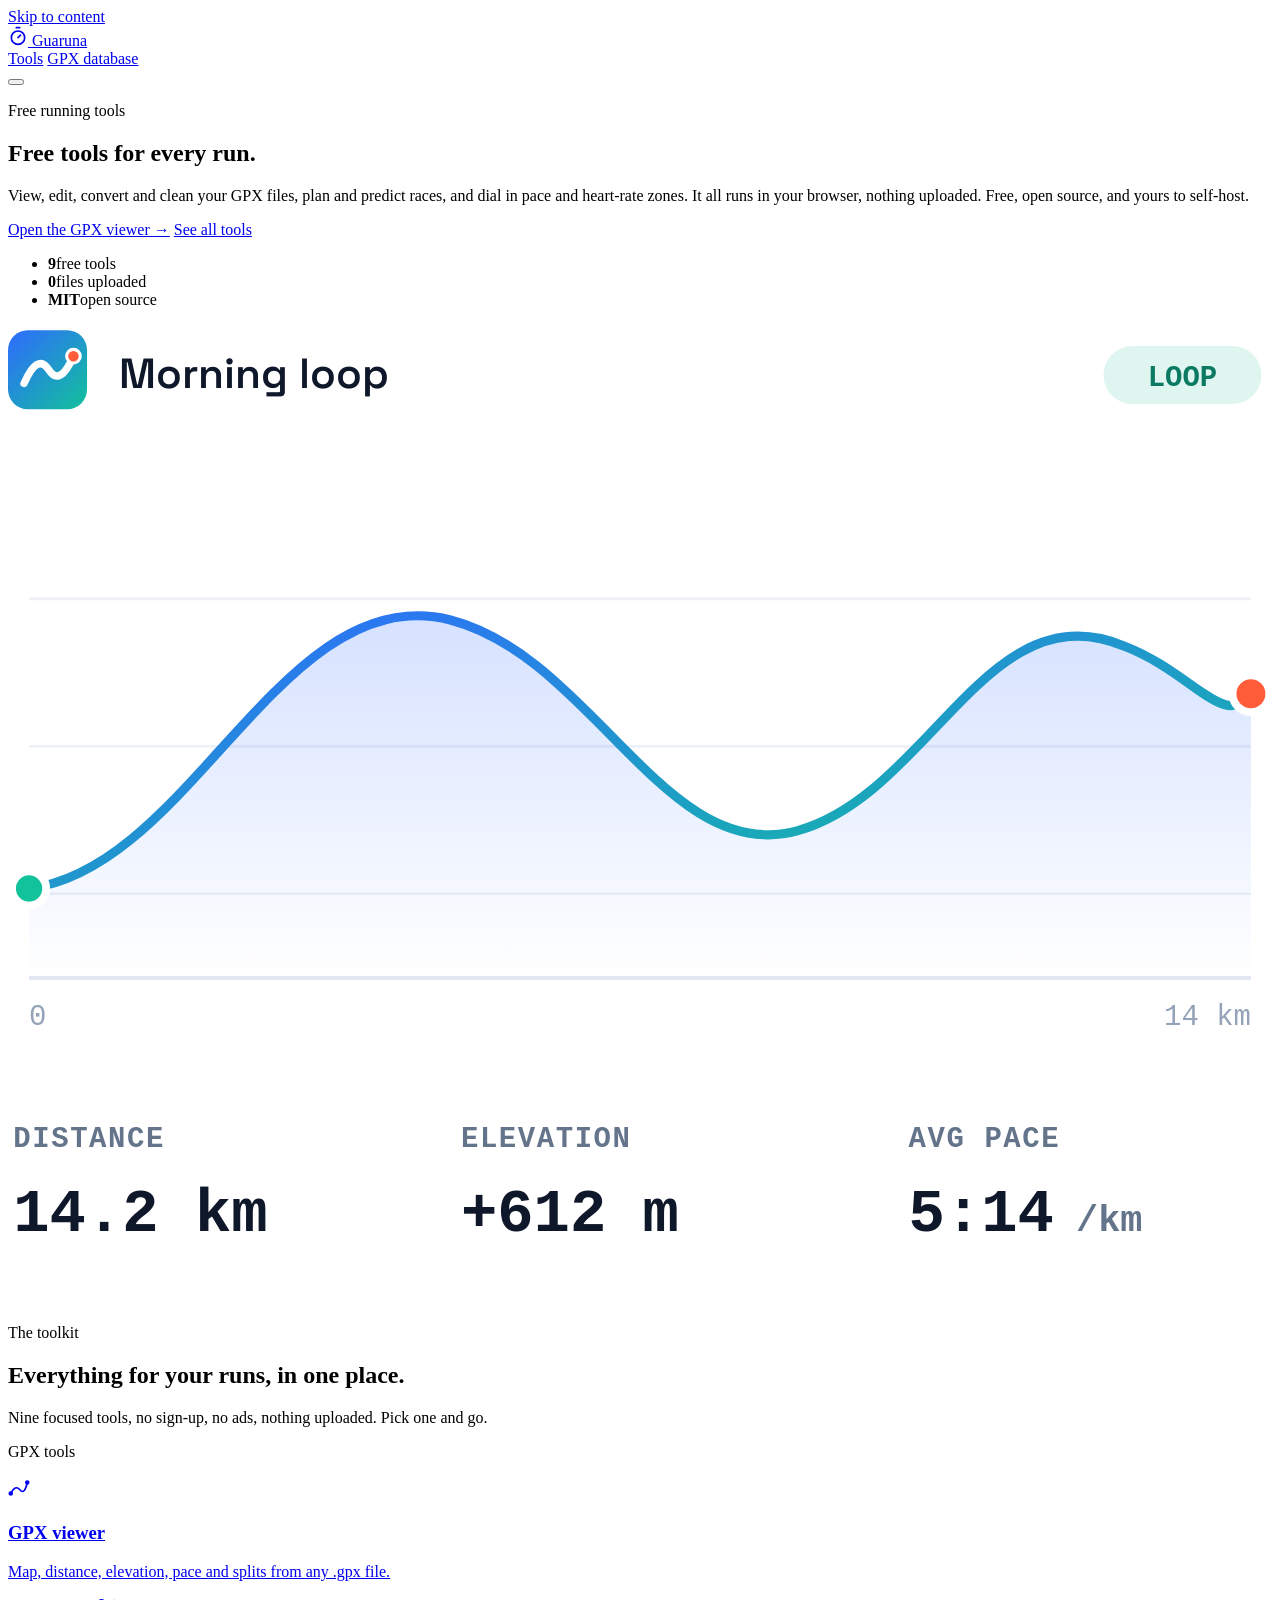
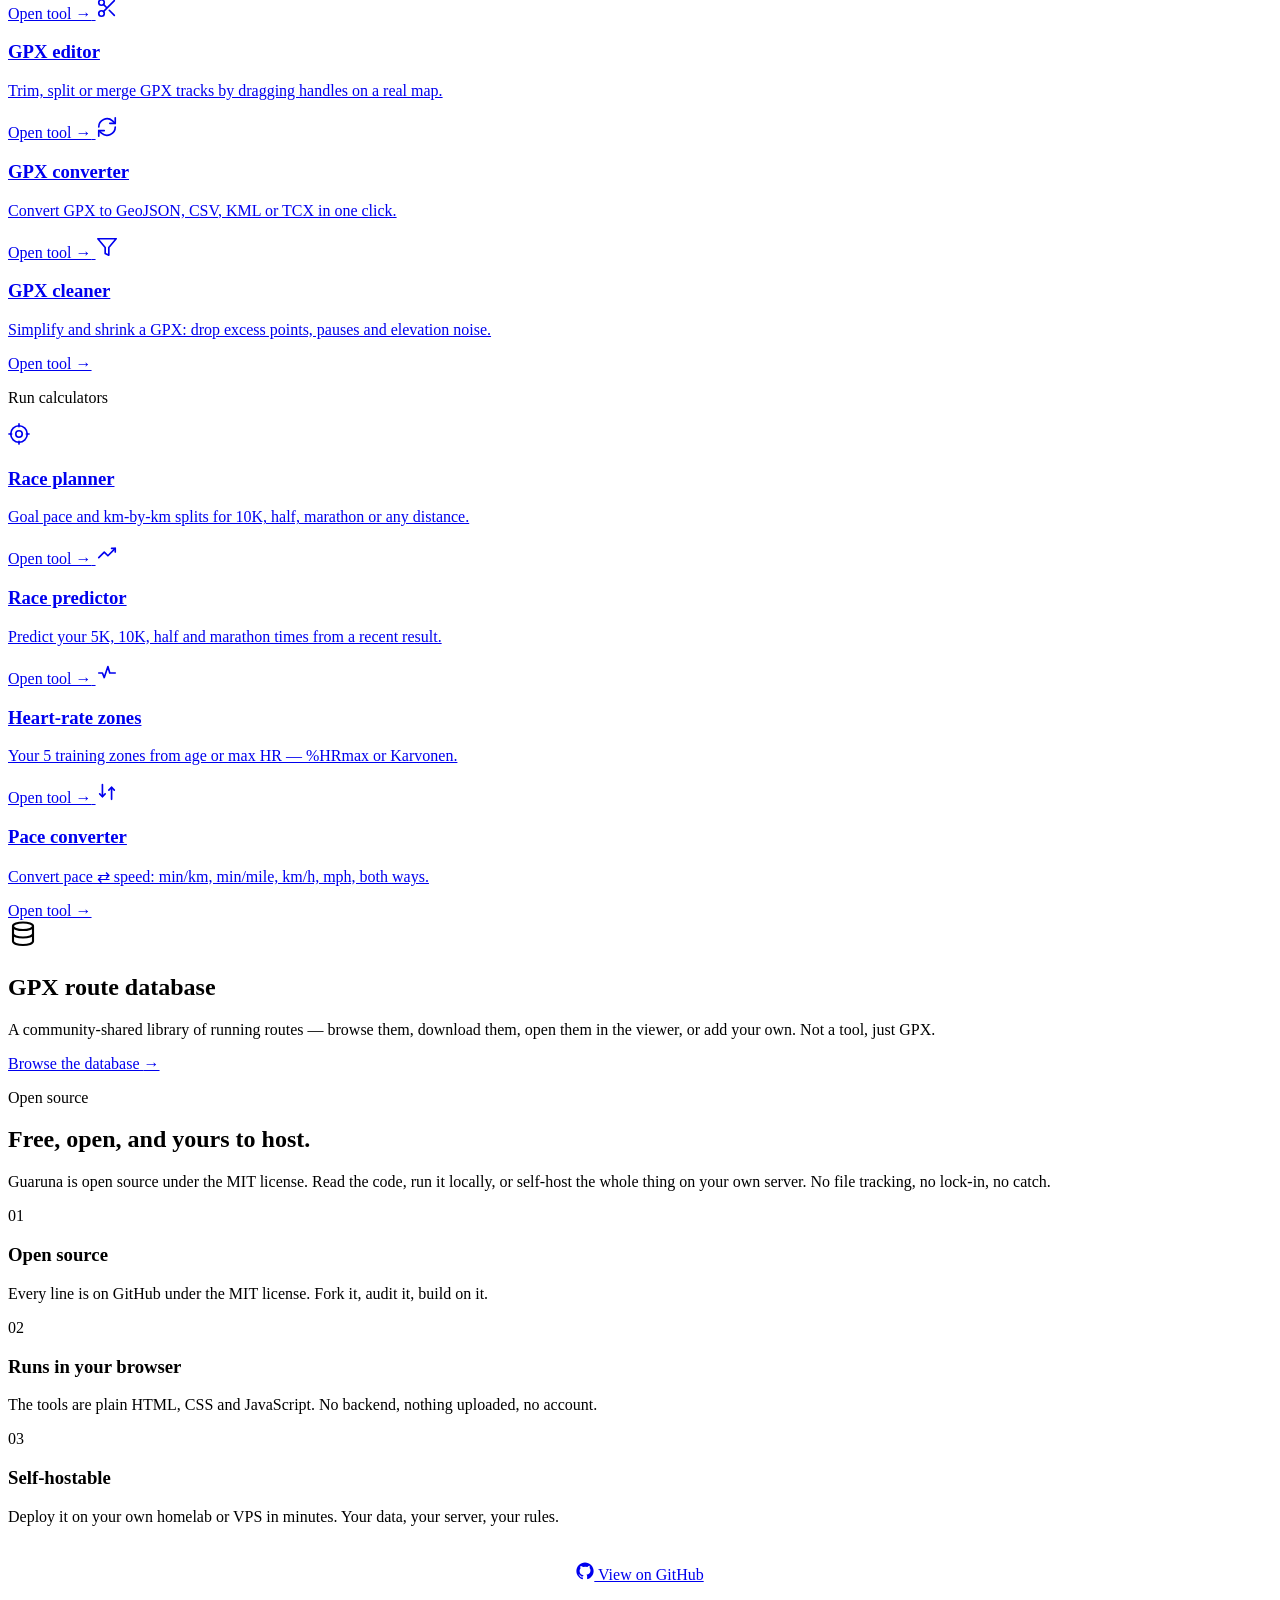
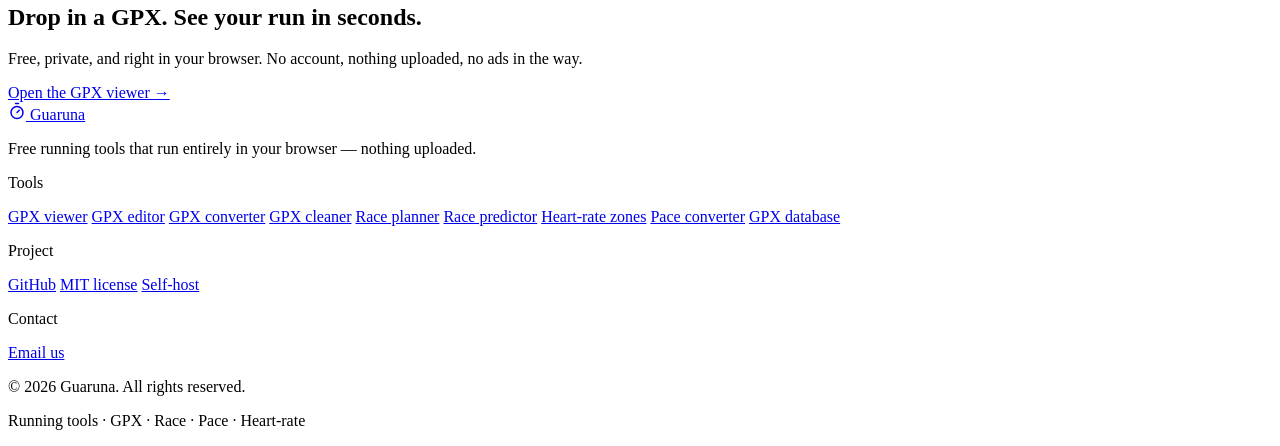
==== public/index.html @ b96df31a "first commit" ====
<!doctype html>
<html lang="en" dir="ltr">

<head>
  <meta charset="utf-8" />
  <meta name="viewport" content="width=device-width, initial-scale=1, viewport-fit=cover" />
  <meta name="theme-color" content="#2F6BFF" />

  <title>Guaruna — Free, Open-Source Running Tools: GPX Viewer, Editor &amp; Converter</title>
  <meta name="description"
    content="Free, open-source running tools that run entirely in your browser: view, edit, convert and clean GPX files, plan and predict races, and work out pace and heart-rate zones. No login, nothing uploaded, and self-hostable." />

  <link rel="canonical" href="https://guaruna.com/" />
  <meta name="robots" content="index, follow, max-image-preview:large, max-snippet:-1" />
  <meta name="author" content="Guaruna" />

  <meta property="og:type" content="website" />
  <meta property="og:site_name" content="Guaruna" />
  <meta property="og:title" content="Guaruna — Free Running Tools" />
  <meta property="og:description"
    content="View, edit, convert and clean GPX files, plan and predict races, and dial in pace and heart-rate zones. Free, open source, nothing uploaded, self-hostable." />
  <meta property="og:url" content="https://guaruna.com/" />
  <meta property="og:locale" content="en" />
  <meta property="og:image" content="https://guaruna.com/og-image.svg" />
  <meta property="og:image:width" content="1200" />
  <meta property="og:image:height" content="630" />
  <meta property="og:image:alt" content="Guaruna running tools" />

  <meta name="twitter:card" content="summary_large_image" />
  <meta name="twitter:title" content="Guaruna — Free Running Tools" />
  <meta name="twitter:description"
    content="GPX viewer, editor, converter, race calculators and more for runners. Free, in your browser." />
  <meta name="twitter:image" content="https://guaruna.com/og-image.svg" />

  <link rel="icon" href="/favicon.svg" type="image/svg+xml" />
  <link rel="manifest" href="/site.webmanifest" />

  <link rel="preconnect" href="https://fonts.googleapis.com" />
  <link rel="preconnect" href="https://fonts.gstatic.com" crossorigin />
  <link rel="stylesheet"
    href="https://fonts.googleapis.com/css2?family=Inter:wght@400;500;600;700&family=Space+Grotesk:wght@500;600;700&display=swap" />

  <link rel="stylesheet" href="/styles.css" />

  <script type="application/ld+json">
{
  "@context": "https://schema.org",
  "@type": "WebSite",
  "name": "Guaruna",
  "url": "https://guaruna.com/",
  "description": "Free running tools that run in your browser.",
  "inLanguage": "en"
}
</script>
  <script type="application/ld+json">
{"@context":"https://schema.org","@type":"Organization","name":"Guaruna","url":"https://guaruna.com/","logo":"https://guaruna.com/favicon.svg","description":"Free running tools that run entirely in your browser."}
</script>
  <script type="application/ld+json">
{"@context":"https://schema.org","@type":"ItemList","name":"Guaruna running tools","itemListElement":[{"@type":"ListItem","position":1,"name":"GPX viewer","url":"https://guaruna.com/gpx-analyzer"},{"@type":"ListItem","position":2,"name":"GPX editor","url":"https://guaruna.com/gpx-editor"},{"@type":"ListItem","position":3,"name":"GPX converter","url":"https://guaruna.com/gpx-converter"},{"@type":"ListItem","position":4,"name":"GPX cleaner","url":"https://guaruna.com/gpx-cleaner"},{"@type":"ListItem","position":5,"name":"Race planner","url":"https://guaruna.com/race-planner"},{"@type":"ListItem","position":6,"name":"Race predictor","url":"https://guaruna.com/race-predictor"},{"@type":"ListItem","position":7,"name":"Heart-rate zones","url":"https://guaruna.com/heart-rate-zones"},{"@type":"ListItem","position":8,"name":"Pace converter","url":"https://guaruna.com/pace-converter"}]}
</script>
</head>

<body>

  <a class="skip-link" href="#main">Skip to content</a>

  <header class="site-header" id="site-header">
    <div class="container nav">
      <a class="brand" href="/" aria-label="Guaruna home">
        <span class="brand-mark" aria-hidden="true">
          <svg viewBox="0 0 24 24" width="20" height="20" fill="none" stroke="currentColor" stroke-width="2"
            stroke-linecap="round" stroke-linejoin="round">
            <path d="M10 2h4" />
            <path d="M12 14l3-3" />
            <circle cx="12" cy="14" r="8" />
          </svg>
        </span>
        <span class="brand-name">Guaruna</span>
      </a>
      <nav class="primary-nav" aria-label="Primary">
        <a href="/#tools">Tools</a>
        <a href="/gpx-database">GPX database</a>
      </nav>
      <button class="nav-toggle" aria-expanded="false" aria-controls="primary-nav" aria-label="Open menu">
        <span></span><span></span><span></span>
      </button>
    </div>
  </header>

  <main id="main">

    <!-- ===================== HERO ===================== -->
    <section class="hero">
      <div class="container hero-grid">
        <div class="hero-copy">
          <p class="eyebrow"><span class="dot"></span> Free running tools</p>
          <h1>Free tools for <span class="hl">every run.</span></h1>
          <p class="lede">
            View, edit, convert and clean your GPX files, plan and predict races,
            and dial in pace and heart-rate zones. It all runs in your browser,
            nothing uploaded. Free, open source, and yours to self-host.
          </p>
          <div class="hero-cta">
            <a href="/gpx-analyzer" class="btn btn-primary">Open the GPX viewer <span class="btn-arrow"
                aria-hidden="true">&rarr;</span></a>
            <a href="#tools" class="btn btn-ghost">See all tools</a>
          </div>
          <ul class="hero-meta">
            <li><strong>9</strong><span>free tools</span></li>
            <li><strong>0</strong><span>files uploaded</span></li>
            <li><strong>MIT</strong><span>open source</span></li>
          </ul>
        </div>

        <div class="hero-visual">
          <svg class="hero-illustration" viewBox="0 0 480 372" role="img"
            aria-label="A run with its elevation profile and key stats">
            <defs>
              <linearGradient id="routeG" x1="0" y1="0" x2="1" y2="1">
                <stop offset="0" stop-color="#2F6BFF" />
                <stop offset="1" stop-color="#11C29B" />
              </linearGradient>
              <linearGradient id="eleFill" x1="0" y1="0" x2="0" y2="1">
                <stop offset="0" stop-color="#2F6BFF" stop-opacity="0.20" />
                <stop offset="1" stop-color="#2F6BFF" stop-opacity="0" />
              </linearGradient>
            </defs>

            <!-- header: mark + route name + badge -->
            <g transform="translate(0,2) scale(0.469)">
              <rect width="64" height="64" rx="16" fill="url(#routeG)" />
              <path d="M13 43 Q 24 18 33 32 T 53 21" fill="none" stroke="#fff" stroke-width="6" stroke-linecap="round"
                stroke-linejoin="round" />
              <circle cx="53" cy="21" r="5.5" fill="#FF5C39" stroke="#fff" stroke-width="2.5" />
            </g>
            <text x="42" y="24" font-family="'Space Grotesk',sans-serif" font-size="16" font-weight="600"
              fill="#0F172A">Morning loop</text>
            <rect x="416" y="8" width="60" height="22" rx="11" fill="#DFF6F0" />
            <text x="446" y="23" text-anchor="middle" font-family="ui-monospace,monospace" font-size="11"
              font-weight="700" fill="#0B7A62">LOOP</text>

            <!-- elevation profile -->
            <g stroke="#EDF1F7" stroke-width="1">
              <line x1="8" y1="104" x2="472" y2="104" />
              <line x1="8" y1="160" x2="472" y2="160" />
              <line x1="8" y1="216" x2="472" y2="216" />
            </g>
            <path
              d="M8 214 C 70 206, 104 96, 168 112 C 222 126, 250 206, 300 192 C 350 178, 372 100, 424 122 C 450 132, 462 154, 472 140 L472 248 L8 248 Z"
              fill="url(#eleFill)" />
            <path
              d="M8 214 C 70 206, 104 96, 168 112 C 222 126, 250 206, 300 192 C 350 178, 372 100, 424 122 C 450 132, 462 154, 472 140"
              fill="none" stroke="url(#routeG)" stroke-width="3.5" stroke-linecap="round" stroke-linejoin="round" />
            <circle cx="8" cy="214" r="6.5" fill="#11C29B" stroke="#fff" stroke-width="3" />
            <circle cx="472" cy="140" r="7" fill="#FF5C39" stroke="#fff" stroke-width="3" />
            <line x1="8" y1="248" x2="472" y2="248" stroke="#E2E8F0" stroke-width="1.5" />
            <text x="8" y="266" font-family="ui-monospace,monospace" font-size="11" fill="#94A3B8">0</text>
            <text x="472" y="266" text-anchor="end" font-family="ui-monospace,monospace" font-size="11"
              fill="#94A3B8">14 km</text>

            <!-- stat strip -->
            <g font-family="ui-monospace,monospace">
              <text x="2" y="312" font-size="11" font-weight="600" fill="#64748B" letter-spacing="0.6">DISTANCE</text>
              <text x="2" y="344" font-size="23" font-weight="600" fill="#0F172A">14.2 km</text>
              <text x="172" y="312" font-size="11" font-weight="600" fill="#64748B"
                letter-spacing="0.6">ELEVATION</text>
              <text x="172" y="344" font-size="23" font-weight="600" fill="#0F172A">+612 m</text>
              <text x="342" y="312" font-size="11" font-weight="600" fill="#64748B" letter-spacing="0.6">AVG PACE</text>
              <text x="342" y="344" font-size="23" font-weight="600" fill="#0F172A">5:14<tspan font-size="14"
                  fill="#64748B"> /km</tspan></text>
            </g>
          </svg>
        </div>
      </div>
    </section>

    <!-- ===================== TOOLS ===================== -->
    <section id="tools" class="section">
      <div class="container">
        <header class="section-head center">
          <p class="eyebrow"><span class="dot"></span> The toolkit</p>
          <h2>Everything for your runs, in one place.</h2>
          <p class="section-lede">Nine focused tools, no sign-up, no ads, nothing uploaded. Pick one and go.</p>
        </header>

        <p class="group-label">GPX tools</p>
        <div class="cards four">
          <a class="card tool-card" href="/gpx-analyzer">
            <span class="card-icon icon-teal" aria-hidden="true">
              <svg viewBox="0 0 24 24" width="22" height="22" fill="none" stroke="currentColor" stroke-width="1.8"
                stroke-linecap="round" stroke-linejoin="round">
                <path d="M3 18 Q 8 8 13 14 T 21 6" />
                <circle cx="3" cy="18" r="1.6" fill="currentColor" />
                <circle cx="21" cy="6" r="1.6" fill="currentColor" />
              </svg>
            </span>
            <h3>GPX viewer</h3>
            <p>Map, distance, elevation, pace and splits from any .gpx file.</p>
            <span class="tool-go">Open tool &rarr;</span>
          </a>

          <a class="card tool-card" href="/gpx-editor">
            <span class="card-icon icon-blue" aria-hidden="true">
              <svg viewBox="0 0 24 24" width="22" height="22" fill="none" stroke="currentColor" stroke-width="1.8"
                stroke-linecap="round" stroke-linejoin="round">
                <circle cx="6" cy="6" r="3" />
                <circle cx="6" cy="18" r="3" />
                <path d="M20 4 8.12 15.88M14.47 14.48 20 20M8.12 8.12 12 12" />
              </svg>
            </span>
            <h3>GPX editor</h3>
            <p>Trim, split or merge GPX tracks by dragging handles on a real map.</p>
            <span class="tool-go">Open tool &rarr;</span>
          </a>

          <a class="card tool-card" href="/gpx-converter">
            <span class="card-icon icon-gold" aria-hidden="true">
              <svg viewBox="0 0 24 24" width="22" height="22" fill="none" stroke="currentColor" stroke-width="1.8"
                stroke-linecap="round" stroke-linejoin="round">
                <path d="M21 2v6h-6" />
                <path d="M3 12a9 9 0 0 1 15-6.7L21 8" />
                <path d="M3 22v-6h6" />
                <path d="M21 12a9 9 0 0 1-15 6.7L3 16" />
              </svg>
            </span>
            <h3>GPX converter</h3>
            <p>Convert GPX to GeoJSON, CSV, KML or TCX in one click.</p>
            <span class="tool-go">Open tool &rarr;</span>
          </a>

          <a class="card tool-card" href="/gpx-cleaner">
            <span class="card-icon icon-orange" aria-hidden="true">
              <svg viewBox="0 0 24 24" width="22" height="22" fill="none" stroke="currentColor" stroke-width="1.8"
                stroke-linecap="round" stroke-linejoin="round">
                <path d="M22 3H2l8 9.46V19l4 2v-8.54L22 3z" />
              </svg>
            </span>
            <h3>GPX cleaner</h3>
            <p>Simplify and shrink a GPX: drop excess points, pauses and elevation noise.</p>
            <span class="tool-go">Open tool &rarr;</span>
          </a>
        </div>

        <p class="group-label">Run calculators</p>
        <div class="cards four">
          <a class="card tool-card" href="/race-planner">
            <span class="card-icon icon-gold" aria-hidden="true">
              <svg viewBox="0 0 24 24" width="22" height="22" fill="none" stroke="currentColor" stroke-width="1.8"
                stroke-linecap="round" stroke-linejoin="round">
                <circle cx="12" cy="12" r="9" />
                <circle cx="12" cy="12" r="3.5" />
                <path d="M12 1v3M12 20v3M1 12h3M20 12h3" />
              </svg>
            </span>
            <h3>Race planner</h3>
            <p>Goal pace and km-by-km splits for 10K, half, marathon or any distance.</p>
            <span class="tool-go">Open tool &rarr;</span>
          </a>

          <a class="card tool-card" href="/race-predictor">
            <span class="card-icon icon-teal" aria-hidden="true">
              <svg viewBox="0 0 24 24" width="22" height="22" fill="none" stroke="currentColor" stroke-width="1.8"
                stroke-linecap="round" stroke-linejoin="round">
                <path d="M3 17l6-6 4 4 8-8" />
                <path d="M17 7h4v4" />
              </svg>
            </span>
            <h3>Race predictor</h3>
            <p>Predict your 5K, 10K, half and marathon times from a recent result.</p>
            <span class="tool-go">Open tool &rarr;</span>
          </a>

          <a class="card tool-card" href="/heart-rate-zones">
            <span class="card-icon icon-orange" aria-hidden="true">
              <svg viewBox="0 0 24 24" width="22" height="22" fill="none" stroke="currentColor" stroke-width="1.8"
                stroke-linecap="round" stroke-linejoin="round">
                <path d="M3 12h4l2 5 4-12 2 7h6" />
              </svg>
            </span>
            <h3>Heart-rate zones</h3>
            <p>Your 5 training zones from age or max HR — %HRmax or Karvonen.</p>
            <span class="tool-go">Open tool &rarr;</span>
          </a>

          <a class="card tool-card" href="/pace-converter">
            <span class="card-icon icon-blue" aria-hidden="true">
              <svg viewBox="0 0 24 24" width="22" height="22" fill="none" stroke="currentColor" stroke-width="1.8"
                stroke-linecap="round" stroke-linejoin="round">
                <path d="M7 4v13" />
                <path d="M4 14l3 3 3-3" />
                <path d="M17 20V7" />
                <path d="M20 10l-3-3-3 3" />
              </svg>
            </span>
            <h3>Pace converter</h3>
            <p>Convert pace ⇄ speed: min/km, min/mile, km/h, mph, both ways.</p>
            <span class="tool-go">Open tool &rarr;</span>
          </a>
        </div>
      </div>
    </section>

    <!-- ===================== GPX DATABASE ===================== -->
    <section class="section">
      <div class="container">
        <div class="db-promo">
          <span class="db-promo-icon" aria-hidden="true">
            <svg viewBox="0 0 24 24" width="30" height="30" fill="none" stroke="currentColor" stroke-width="1.7"
              stroke-linecap="round" stroke-linejoin="round">
              <ellipse cx="12" cy="5" rx="8" ry="3" />
              <path d="M4 5v6c0 1.7 3.6 3 8 3s8-1.3 8-3V5" />
              <path d="M4 11v6c0 1.7 3.6 3 8 3s8-1.3 8-3v-6" />
            </svg>
          </span>
          <div class="db-promo-text">
            <h2>GPX route database</h2>
            <p>A community-shared library of running routes — browse them, download them, open them in the viewer, or
              add your own. Not a tool, just GPX.</p>
          </div>
          <a href="/gpx-database" class="btn btn-primary">Browse the database <span class="btn-arrow"
              aria-hidden="true">&rarr;</span></a>
        </div>
      </div>
    </section>

    <!-- ===================== OPEN SOURCE ===================== -->
    <section class="section section-alt">
      <div class="container">
        <header class="section-head center">
          <p class="eyebrow"><span class="dot"></span> Open source</p>
          <h2>Free, open, and yours to host.</h2>
          <p class="section-lede">Guaruna is open source under the MIT license. Read the code, run it locally, or
            self-host the whole thing on your own server. No file tracking, no lock-in, no catch.</p>
        </header>
        <div class="cards three">
          <div class="card step-card">
            <span class="step-num">01</span>
            <h3>Open source</h3>
            <p>Every line is on GitHub under the MIT license. Fork it, audit it, build on it.</p>
          </div>
          <div class="card step-card">
            <span class="step-num">02</span>
            <h3>Runs in your browser</h3>
            <p>The tools are plain HTML, CSS and JavaScript. No backend, nothing uploaded, no account.</p>
          </div>
          <div class="card step-card">
            <span class="step-num">03</span>
            <h3>Self-hostable</h3>
            <p>Deploy it on your own homelab or VPS in minutes. Your data, your server, your rules.</p>
          </div>
        </div>
        <div style="text-align:center; margin-top:36px">
          <a href="https://github.com/ynoh-tna/guaruna" class="btn btn-primary" target="_blank" rel="noopener">
            <svg width="18" height="18" viewBox="0 0 24 24" fill="currentColor" aria-hidden="true">
              <path
                d="M12 .5C5.7.5.5 5.7.5 12c0 5.1 3.3 9.4 7.9 10.9.6.1.8-.2.8-.5v-1.8c-3.2.7-3.9-1.5-3.9-1.5-.5-1.3-1.3-1.7-1.3-1.7-1.1-.7.1-.7.1-.7 1.2.1 1.8 1.2 1.8 1.2 1 1.8 2.8 1.3 3.5 1 .1-.8.4-1.3.7-1.6-2.6-.3-5.3-1.3-5.3-5.7 0-1.3.5-2.3 1.2-3.1-.1-.3-.5-1.5.1-3.1 0 0 1-.3 3.3 1.2a11.5 11.5 0 0 1 6 0C17 4.6 18 4.9 18 4.9c.6 1.6.2 2.8.1 3.1.8.8 1.2 1.8 1.2 3.1 0 4.4-2.7 5.4-5.3 5.7.4.4.8 1.1.8 2.2v3.3c0 .3.2.7.8.5 4.6-1.5 7.9-5.8 7.9-10.9C23.5 5.7 18.3.5 12 .5z" />
            </svg>
            View on GitHub
          </a>
        </div>
      </div>
    </section>

    <!-- ===================== CLOSING CTA ===================== -->
    <section class="section" style="padding-top:0">
      <div class="container">
        <div class="cta-band">
          <div class="panel">
            <h2>Drop in a GPX. See your run in seconds.</h2>
            <p>Free, private, and right in your browser. No account, nothing uploaded, no ads in the way.</p>
            <a href="/gpx-analyzer" class="btn btn-primary">Open the GPX viewer <span class="btn-arrow"
                aria-hidden="true">&rarr;</span></a>
          </div>
        </div>
      </div>
    </section>

  </main>

  <footer class="site-footer">
    <div class="container footer-grid">
      <div>
        <a class="brand" href="/" aria-label="Guaruna home">
          <span class="brand-mark" aria-hidden="true">
            <svg viewBox="0 0 24 24" width="18" height="18" fill="none" stroke="currentColor" stroke-width="2"
              stroke-linecap="round" stroke-linejoin="round">
              <path d="M10 2h4" />
              <path d="M12 14l3-3" />
              <circle cx="12" cy="14" r="8" />
            </svg>
          </span>
          <span class="brand-name">Guaruna</span>
        </a>
        <p class="footer-tag">Free running tools that run entirely in your browser — nothing uploaded.</p>
      </div>
      <nav aria-label="Footer — tools">
        <p class="footer-title">Tools</p>
        <a href="/gpx-analyzer">GPX viewer</a>
        <a href="/gpx-editor">GPX editor</a>
        <a href="/gpx-converter">GPX converter</a>
        <a href="/gpx-cleaner">GPX cleaner</a>
        <a href="/race-planner">Race planner</a>
        <a href="/race-predictor">Race predictor</a>
        <a href="/heart-rate-zones">Heart-rate zones</a>
        <a href="/pace-converter">Pace converter</a>
        <a href="/gpx-database">GPX database</a>
      </nav>
      <nav aria-label="Footer — project">
        <p class="footer-title">Project</p>
        <a href="https://github.com/ynoh-tna/guaruna" target="_blank" rel="noopener">GitHub</a>
        <a href="https://github.com/ynoh-tna/guaruna/blob/main/LICENSE" target="_blank" rel="noopener">MIT license</a>
        <a href="https://github.com/ynoh-tna/guaruna#readme" target="_blank" rel="noopener">Self-host</a>
      </nav>
      <div>
        <p class="footer-title">Contact</p>
        <a href="#" id="contact-cta" data-u="hello" data-d="guaruna.com" data-subject="Hello Guaruna">Email us</a>
        <!-- Ko-fi support button (temporarily disabled, re-enable by removing these comment markers)
      <a class="kofi-btn" href="https://ko-fi.com/D5N820VX7W" target="_blank" rel="noopener"><svg viewBox="0 0 24 24" fill="none" stroke="currentColor" stroke-width="1.9" stroke-linecap="round" stroke-linejoin="round" aria-hidden="true"><path d="M17 8h1a4 4 0 1 1 0 8h-1"/><path d="M3 8h14v9a4 4 0 0 1-4 4H7a4 4 0 0 1-4-4Z"/><path d="M6 2v2M10 2v2M14 2v2"/></svg>Buy me a coffee</a>
      -->
      </div>
    </div>
    <div class="container footer-bottom">
      <p>&copy; <span id="year">2026</span> Guaruna. All rights reserved.</p>
      <p>Running tools &middot; GPX &middot; Race &middot; Pace &middot; Heart-rate</p>
    </div>
  </footer>

  <script src="/script.js" defer></script>
</body>

</html>
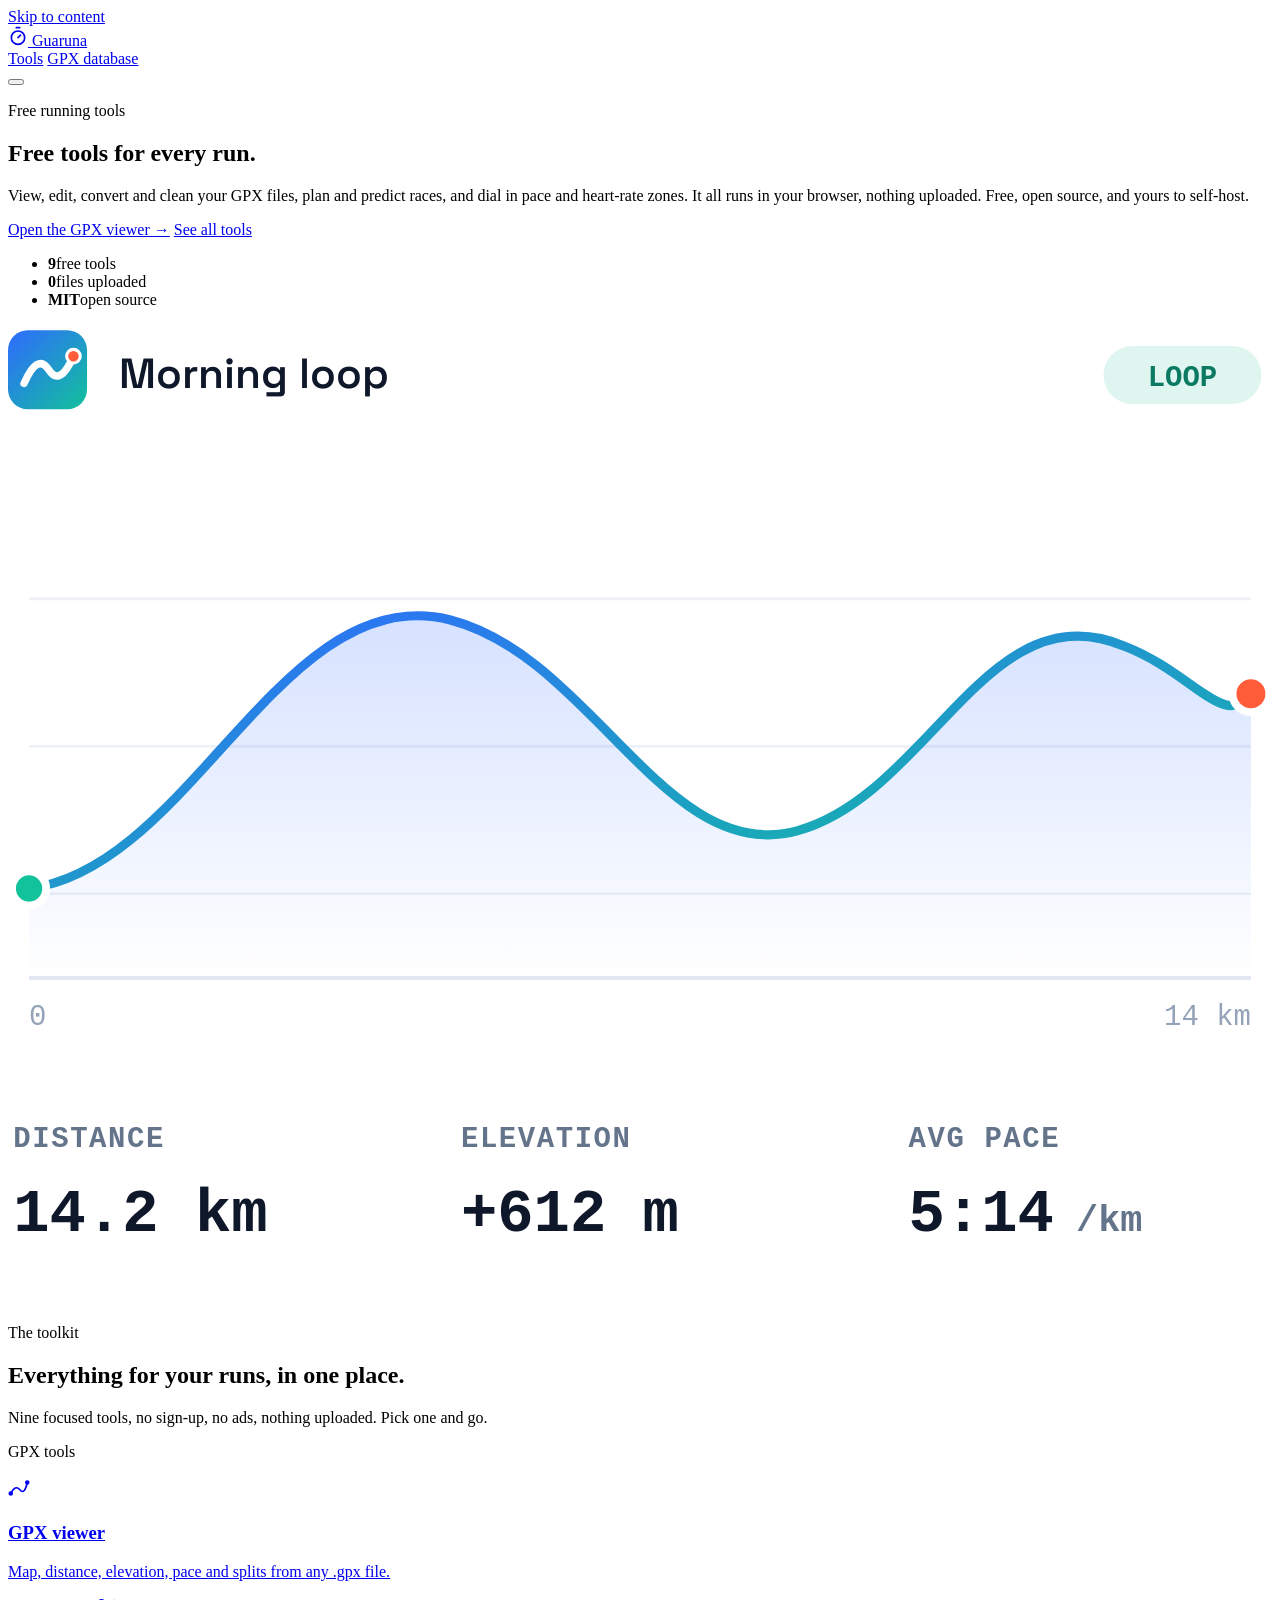
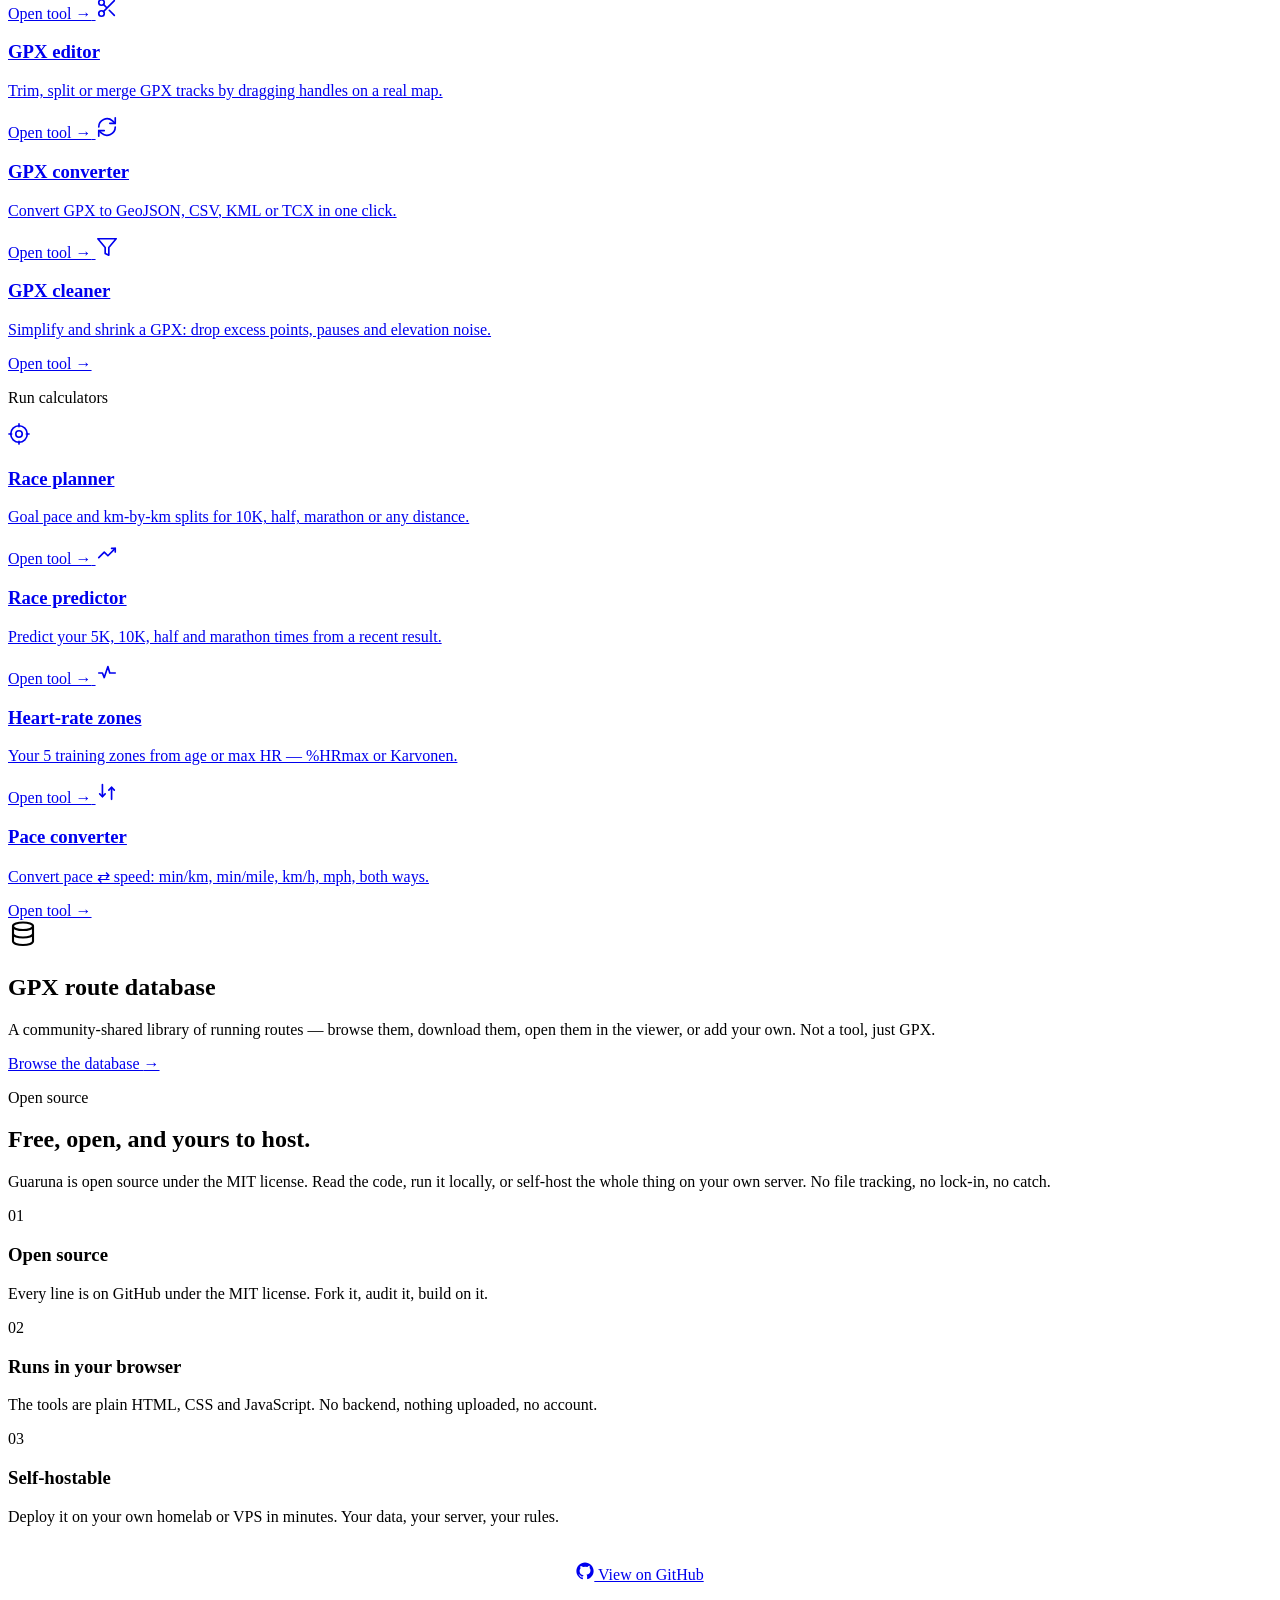
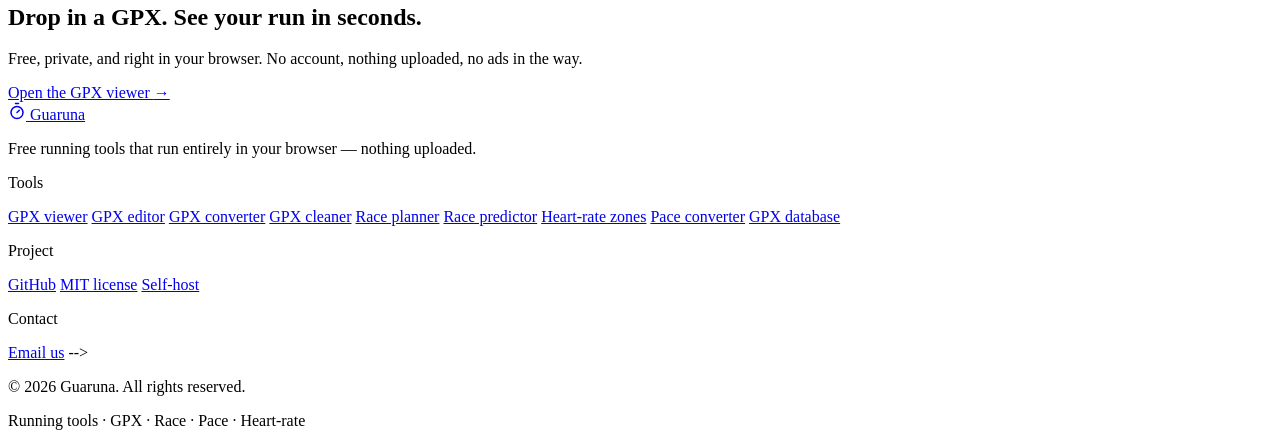
==== commit e59d33da: "[UPD] Kofi" ====
--- a/public/index.html
+++ b/public/index.html
@@ -414,9 +414,8 @@
       <div>
         <p class="footer-title">Contact</p>
         <a href="#" id="contact-cta" data-u="hello" data-d="guaruna.com" data-subject="Hello Guaruna">Email us</a>
-        <!-- Ko-fi support button (temporarily disabled, re-enable by removing these comment markers)
-      <a class="kofi-btn" href="https://ko-fi.com/D5N820VX7W" target="_blank" rel="noopener"><svg viewBox="0 0 24 24" fill="none" stroke="currentColor" stroke-width="1.9" stroke-linecap="round" stroke-linejoin="round" aria-hidden="true"><path d="M17 8h1a4 4 0 1 1 0 8h-1"/><path d="M3 8h14v9a4 4 0 0 1-4 4H7a4 4 0 0 1-4-4Z"/><path d="M6 2v2M10 2v2M14 2v2"/></svg>Buy me a coffee</a>
-      -->
+
+        -->
       </div>
     </div>
     <div class="container footer-bottom">
